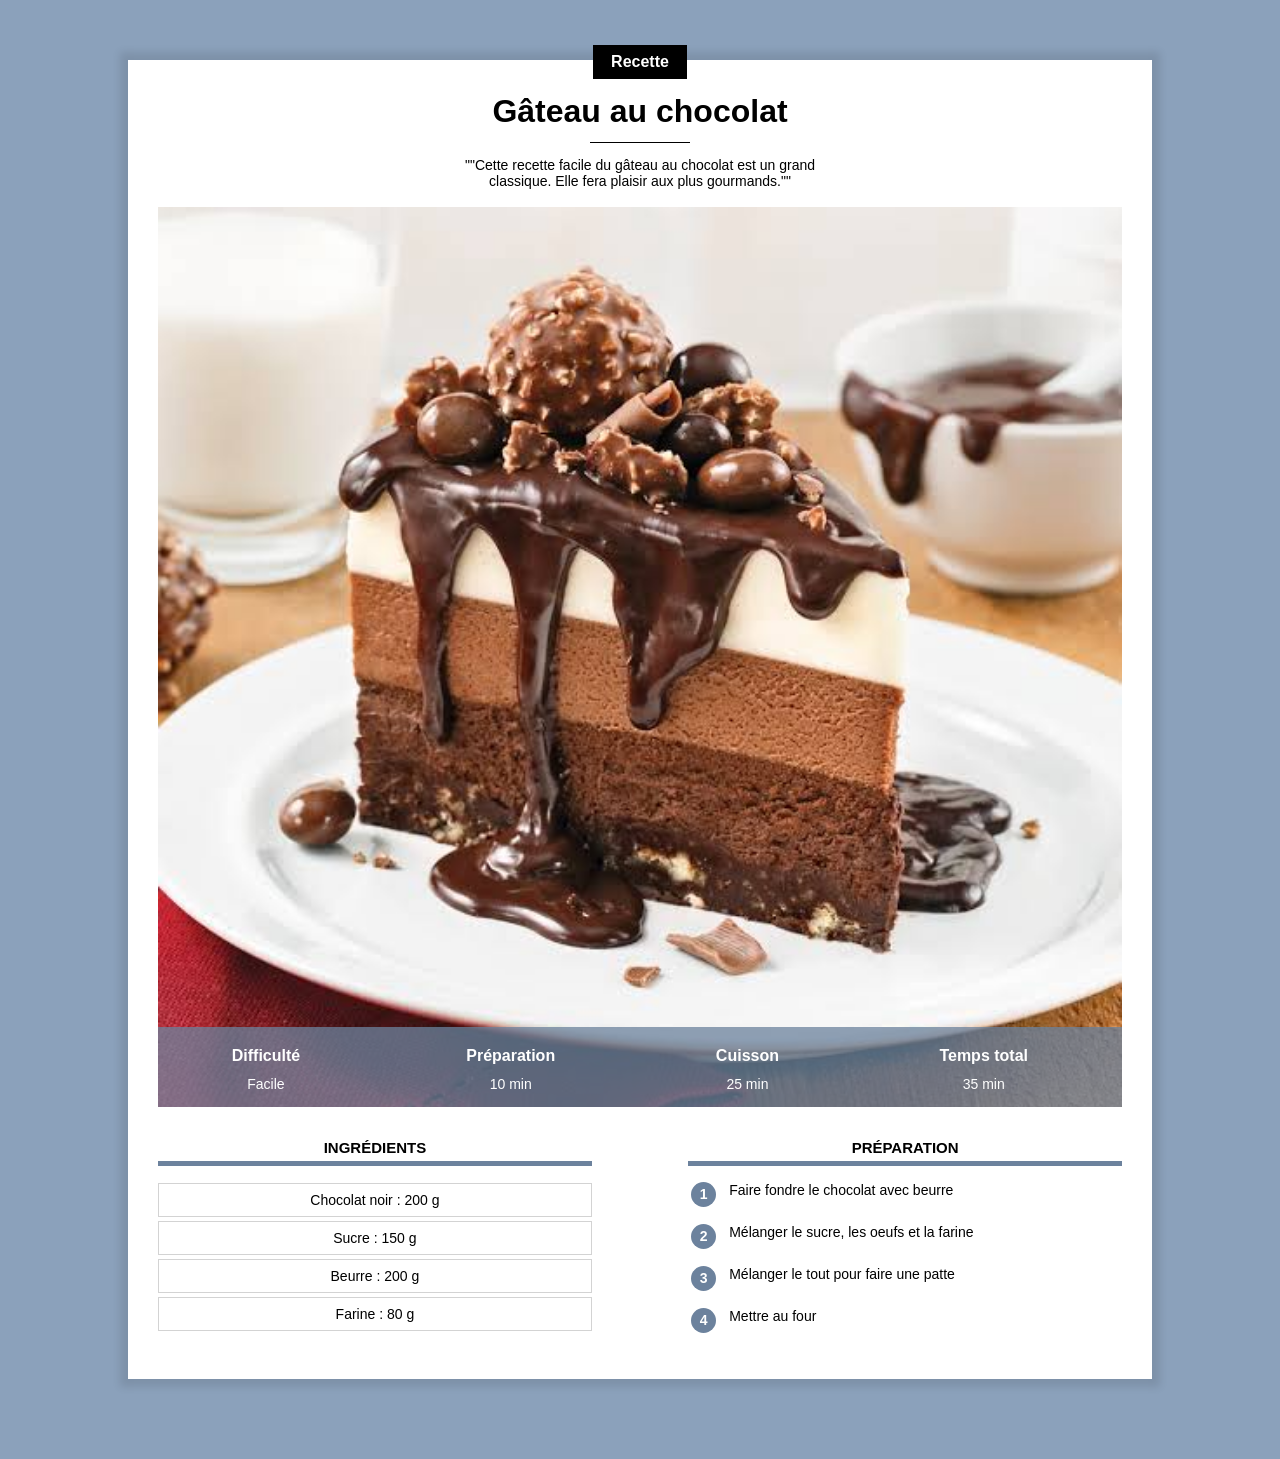
==== index.html @ f9731ee2 "Add files via upload" ====
<!DOCTYPE html>
<html lang="fr">
    <head>
        <title> Gâteau au chocolat </title>
        <meta charset="UTF-8">
        <link rel="stylesheet" href="recette.css"/>
    </head>
    <body>
        <div class="contenu">
    
            <div class="centrer categorie">
                <p class="categorie">Recette</p>
            </div>
            <h1>Gâteau au chocolat </h1> 
            <div class="separateur"></div>    
            <div class="centrer">
                <p class="description"> ""Cette recette facile du gâteau au chocolat est un grand classique. Elle fera plaisir aux plus gourmands.""</p>
            </div>

            <div class="info">
                <img class="centrer info" src="gateau.jpg">

                <table class="info" > 
                    <tr>
                        <th>Difficulté</th>
                        <th>Préparation</th>
                        <th>Cuisson</th>
                        <th>Temps total</th>
                    </tr>
                    <tr>
                        <td>Facile</td>
                        <td>10 min</td>
                        <td>25 min</td>
                        <td>35 min</td>
                    </tr>
                </table>
            </div>
            
            <div>
                <div class="colonne colonne1">
                    <h2> Ingrédients</h2>
                        <div class="forme">
                            <p>Chocolat noir : 200 g</p>
                            <p>Sucre : 150 g</p>
                            <p>Beurre : 200 g</p>
                            <p>Farine : 80 g</p>
                        </div>
                </div>
                
                <div class="colonne colonne2">
                    <h2> Préparation </h2>
                    <table class="preparation">
                        <tr>
                            <td><p class="numero">1</p></td>
                            <td class="preparation_etape">Faire fondre le chocolat avec beurre </td>
                        </tr>
                        <tr>
                            <td><p class="numero">2</p></td>
                            <td class="preparation_etape">Mélanger le sucre, les oeufs et la farine</td>
                        </tr>
                        <tr>
                            <td><p class="numero">3</p></td>
                            <td class="preparation_etape">Mélanger le tout pour faire une patte</td>
                        </tr>
                        <tr>
                            <td><p class="numero">4</p></td>
                            <td class="preparation_etape">Mettre au four</td>
                        </tr>
                    </table>
                </div>
            </div>
        </div>
    </body>
</html>




























<!-- <pre>
                Voici mon
            beau poeme pour toi

                c'est comme ça
        </pre> -->
---- recette.css ----
*{
    overflow: auto;
}

body{
    background-color: #8BA1BB;
    font-family: Arial;
    margin: 0;
}
           
div.contenu{
    background-color: white;
    margin : 60px 10% 80px 10%;
    padding : 0px 30px 30px 30px;
    min-width: 350px;
    box-shadow: 0px 0px 8px 8px rgba(0, 0, 0, 0.1);
    overflow: visible;
}

h1{
    text-align: center;
    margin-bottom: 12px;
    margin-top: 10px;
}
p.description{
    text-align: center;
    max-width: 400px ;
    display: inline-block;
    font-size: 14px;
}
/*Le div permet d'appliquer le centre sur toute la ligne*/
.centrer{
    text-align: center; 
    width: 100%; 
}

p.categorie{
    background-color: black; 
    color: white;
    display: inline-block;
    margin-top: -15px;
    padding: 8px 18px;
    margin-bottom:0px;
    font-weight: bold;
    font-size: 16px;
}

div.categorie{
    margin-bottom: 0px;
    margin-top: 0px;
    overflow: visible;
}
            
div.separateur{
    height: 1px;
    width: 100px;
    background-color: black;
    margin: 0 auto;
}

div.info{
    position: relative;
}

table.info{
    position: absolute; bottom: 0; width : 100%; 
    color: white; background-color: #6c829DC0; height: 80px;
}

table.info td{
text-align: center;
font-size: 14px;
vertical-align: top;
}

table.info th{
    font-size: 16px;
    vertical-align: bottom;
    padding-bottom: 8px;
}

img.info{
    display: block;
    max-height: 900px;
    object-fit: cover;
    min-height:200px ;
    background-color: lightgrey;
}

div.colonne{
    width: 45%;
    margin-top: 20px;
}

div.colonne h2{
    text-align: center;
    text-transform: uppercase;
    font-size: 15px;
    border-bottom :5px solid #6c829D ;
    padding-bottom: 5px;
}

div.colonne1{
    display: inline-block;
    margin-right: 10%;
    
}

div.colonne2{
    float: right;
}

div.forme p{
    text-align: center;
    font-size: 14px;
    border: 1px solid lightgray;
    padding: 8px 0px;
    margin-top: 4px;
    margin-bottom: 0;
}

table.preparation p.numero{
    background-color: #6c829D;
    color: white;
    width: 25px;
    height: 25px;
    text-align: center;
    font-size: 14px;
    font-weight: bold;
    padding-top: 4px;
    box-sizing: border-box;
    border-radius: 50%;
    margin: 0;
}

table.preparation td{
    vertical-align: top;
}

table.preparation td.preparation_etape{
    font-size: 14px;
    padding-left: 10px;
    padding-bottom: 10px;
}

table.preparation tr{
    height:40px ;
}
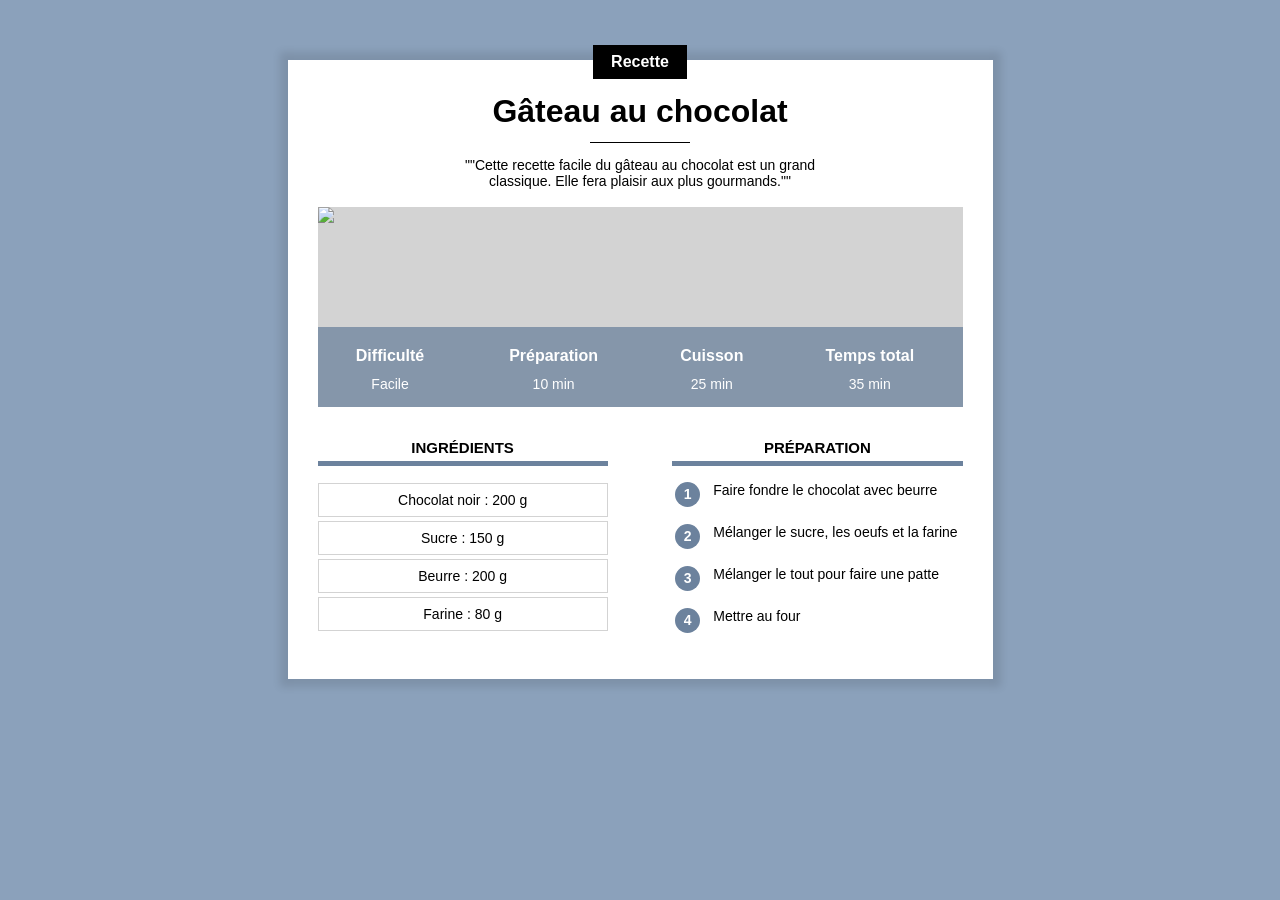
==== commit 561eb315: "Add files via upload" ====
--- a/index.html
+++ b/index.html
@@ -3,6 +3,7 @@
     <head>
         <title> Gâteau au chocolat </title>
         <meta charset="UTF-8">
+        <meta name="viewport" content="width=device-width, initial-scale=1.0">
         <link rel="stylesheet" href="recette.css"/>
     </head>
     <body>
@@ -18,8 +19,7 @@
             </div>
 
             <div class="info">
-                <img class="centrer info" src="gateau.jpg">
-
+                <img class="centrer info" src="gateaux.jpg">
                 <table class="info" > 
                     <tr>
                         <th>Difficulté</th>
--- a/recette.css
+++ b/recette.css
@@ -10,9 +10,8 @@
            
 div.contenu{
     background-color: white;
-    margin : 60px 10% 80px 10%;
-    padding : 0px 30px 30px 30px;
-    min-width: 350px;
+    margin : 40px 8px 40px 8px;
+    padding : 0px 8px 20px 8px;
     box-shadow: 0px 0px 8px 8px rgba(0, 0, 0, 0.1);
     overflow: visible;
 }
@@ -64,31 +63,31 @@
 
 table.info{
     position: absolute; bottom: 0; width : 100%; 
-    color: white; background-color: #6c829DC0; height: 80px;
+    color: white; background-color: #6c829DC0; height: 50px;
 }
 
 table.info td{
 text-align: center;
-font-size: 14px;
+font-size: 12px;
 vertical-align: top;
 }
 
 table.info th{
-    font-size: 16px;
+    font-size: 14px;
     vertical-align: bottom;
     padding-bottom: 8px;
 }
 
 img.info{
     display: block;
-    max-height: 900px;
+    max-height: 400px;
     object-fit: cover;
     min-height:200px ;
     background-color: lightgrey;
 }
 
 div.colonne{
-    width: 45%;
+    width: 100%;
     margin-top: 20px;
 }
 
@@ -102,12 +101,6 @@
 
 div.colonne1{
     display: inline-block;
-    margin-right: 10%;
-    
-}
-
-div.colonne2{
-    float: right;
 }
 
 div.forme p{
@@ -147,3 +140,43 @@
     height:40px ;
 }
 
+/* Style pour ordinateur*/
+@media only screen and (min-width: 768px){
+    div.contenu {
+        margin : 60px 10% 80px 10%;
+        padding : 0px 30px 30px 30px;
+        min-width: 350px;
+    }
+
+    table.info{
+        height: 80px;
+    }
+
+    table.info td{
+        font-size: 14px;
+    }
+
+    table.info th{
+        font-size: 16px;
+    }
+    div.colonne{
+        width: 45%;
+    }
+
+    div.colonne1{
+        margin-right: 10%; 
+    }
+
+    div.colonne2{
+        float: right;
+    }
+}
+
+@media only screen and (min-width: 900px){
+    div.contenu {
+        margin-left: auto; 
+        margin-right: auto;
+        width: 645px;
+    }
+
+}
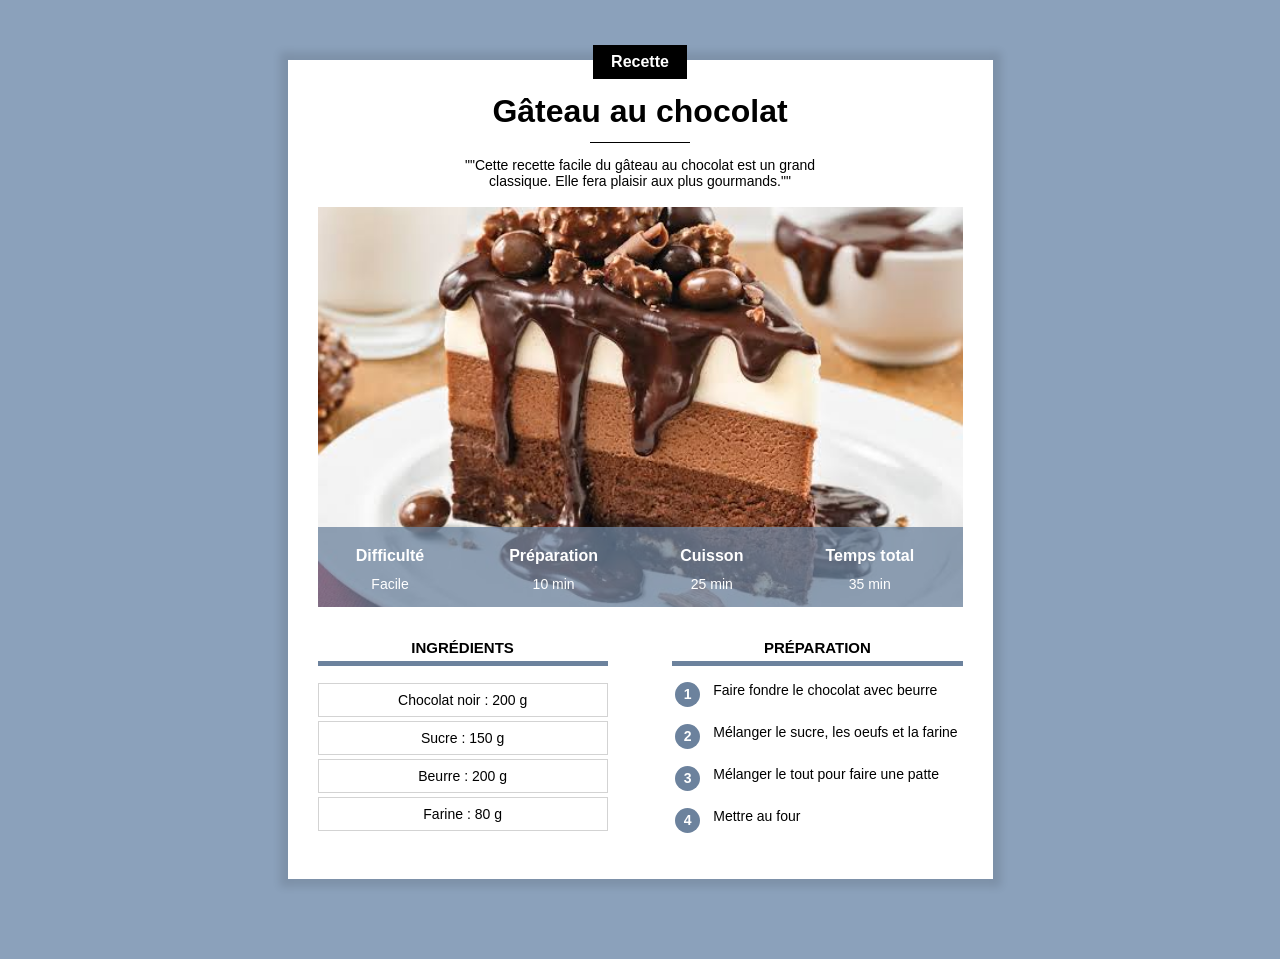
==== commit 39036b0e: "Add files via upload" ====
--- a/index.html
+++ b/index.html
@@ -19,7 +19,7 @@
             </div>
 
             <div class="info">
-                <img class="centrer info" src="gateaux.jpg">
+                <img class="centrer info" src="gateau.jpg">
                 <table class="info" > 
                     <tr>
                         <th>Difficulté</th>
